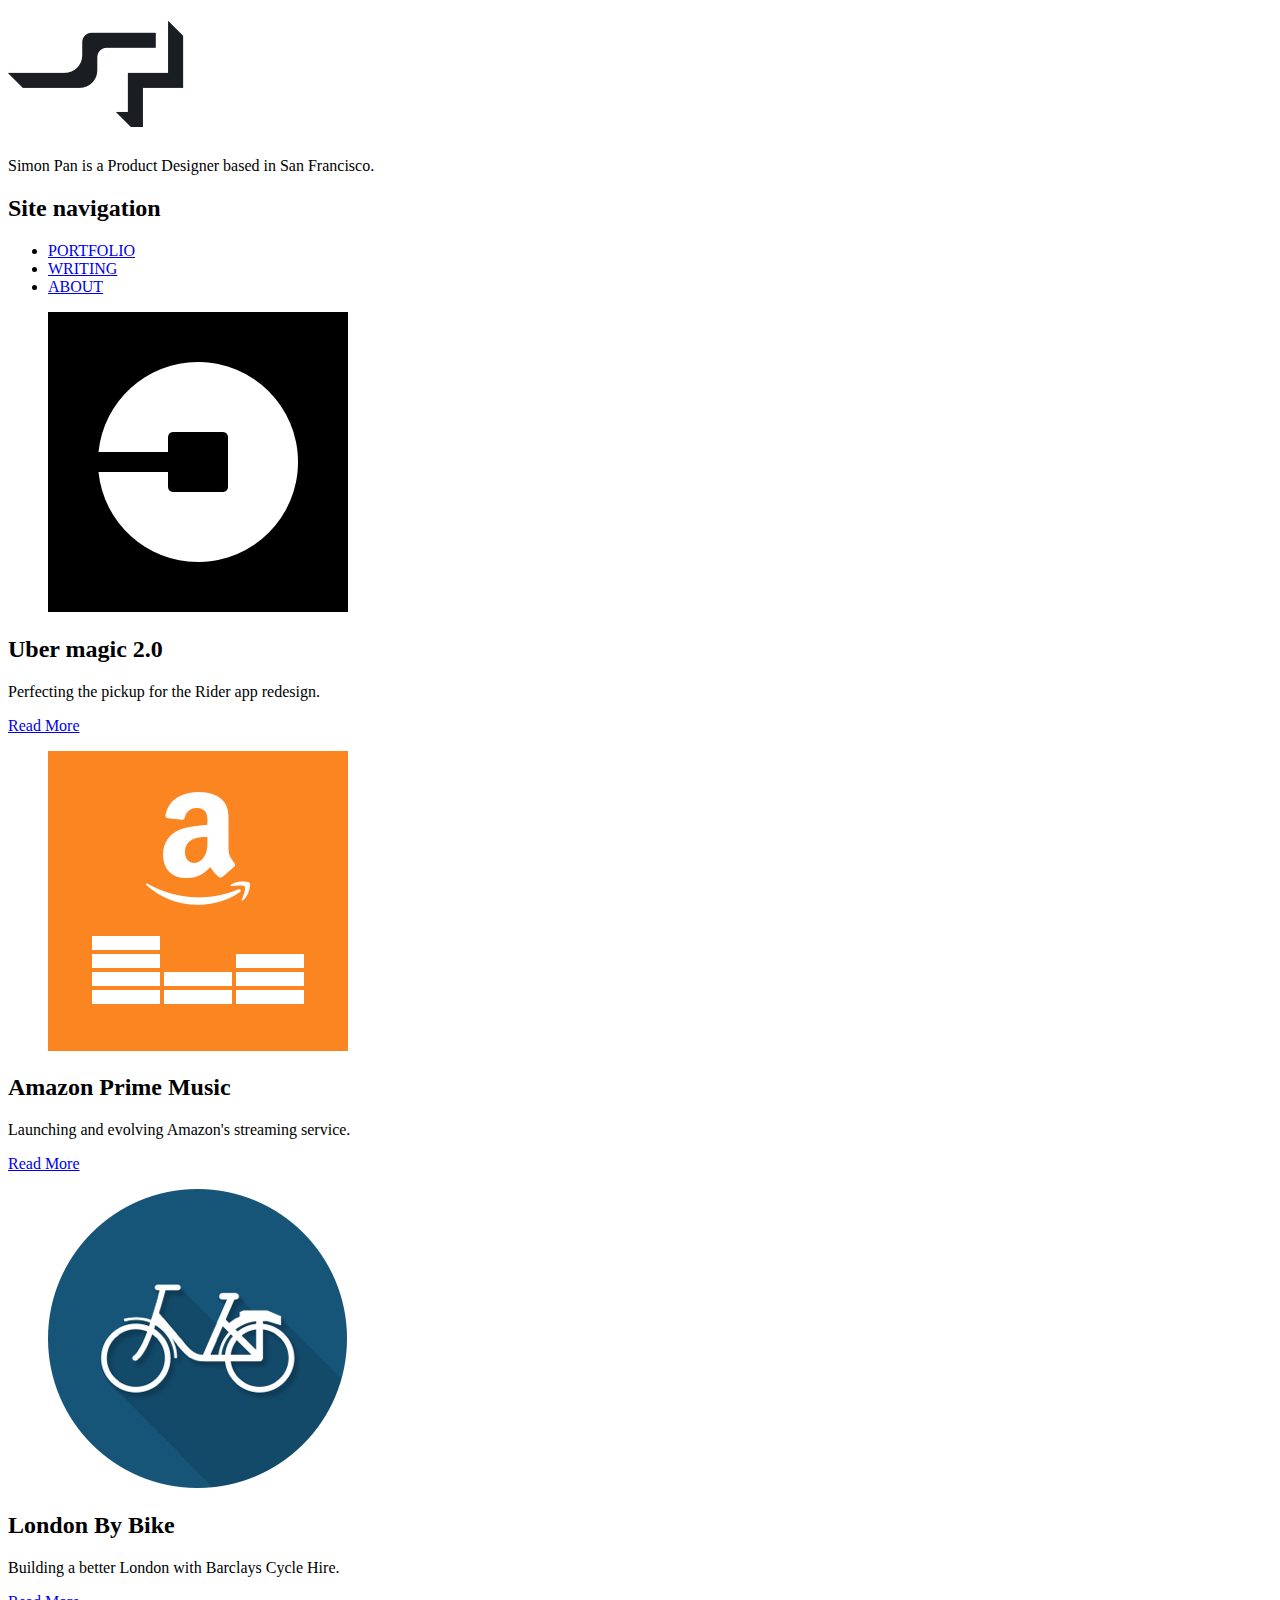
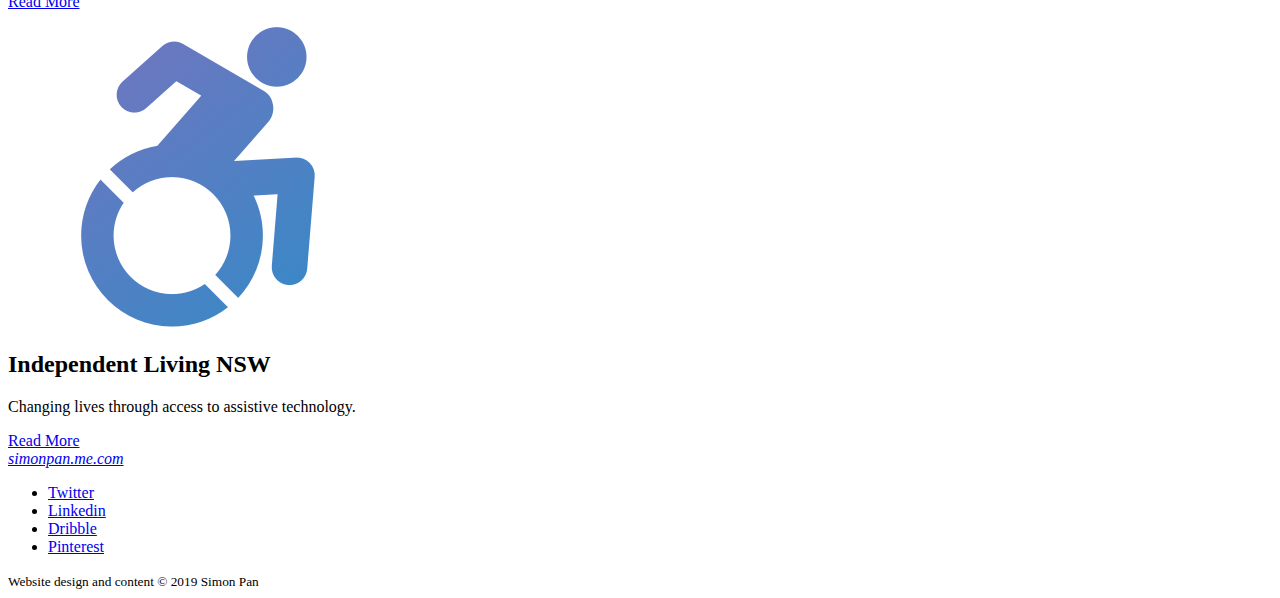
==== index.html @ fbaaa2a6 "index.html 파일의 마크업 구조" ====
<!DOCTYPE html>
<html lang="en">
  <head>
    <meta charset="UTF-8" />
    <meta name="viewport" content="width=device-width, initial-scale=1.0" />
    <meta http-equiv="X-UA-Compatible" content="ie=edge" />
    <title>User Experience Design Portfolio of Simon Pan</title>
    <link rel="stylesheet" href="css/style.css">
  </head>
  <body>
    <header class="header">
      <h1 class="logo">
        <a href="index.html"><img src="img/sp-logo.png" alt="Simon Pan"/></a>
      </h1>
      <p class="introduce">
        Simon Pan is a Product Designer based in San Francisco.
      </p>
      <nav class="navigation">
        <h2 class="readable-hidden">Site navigation</h2>
        <ul class="menu">
          <li><a href="#">PORTFOLIO</a></li>
          <li><a href="#">WRITING</a></li>
          <li><a href="#">ABOUT</a></li>
        </ul>
      </nav>
    </header>
    <section class="product uber">
      <figure class="thumbnail">
        <img src="img/uber.jpg" alt="" />
      </figure>
      <div class="wrapper">
        <h2 class="subject">Uber magic 2.0</h2>
        <p class="summary">Perfecting the pickup for the Rider app redesign.</p>
        <a class="more" href="#">Read More</a>
      </div>
    </section>
    <section class="product amazon">
      <figure class="thumbnail">
        <img src="img/prime.jpg" alt="" />
      </figure>
      <div class="wrapper">
        <h2 class="subject">Amazon Prime Music</h2>
        <p class="summary">
          Launching and evolving Amazon's streaming service.
        </p>
        <a class="more" href="#">Read More</a>
      </div>
    </section>
    <section class="product bike">
      <figure class="thumbnail">
        <img src="img/bikes.jpg" alt="" />
      </figure>
      <div class="wrapper">
        <h2 class="subject">London By Bike</h2>
        <p class="summary">
          Building a better London with Barclays Cycle Hire.
        </p>
        <a class="more" href="#">Read More</a>
      </div>
    </section>
    <section class="product NSW">
      <figure class="thumbnail">
        <img src="img/ilcnsw.jpg" alt="" />
      </figure>
      <div class="wrapper">
        <h2 class="subject">Independent Living NSW</h2>
        <p class="summary">
          Changing lives through access to assistive technology.
        </p>
        <a class="more" href="#">Read More</a>
      </div>
    </section>
    <footer class="footer">
      <address class="email">
        <a href="mailto:simonpan.me.com">simonpan.me.com</a>
      </address>
      <ul class="sns">
        <li><a href="#">Twitter</a></li>
        <li><a href="#">Linkedin</a></li>
        <li><a href="#">Dribble</a></li>
        <li><a href="#">Pinterest</a></li>
      </ul>
      <small class="copyright">
        Website design and content &copy; 2019 Simon Pan
      </small>
    </footer>
  </body>
</html>
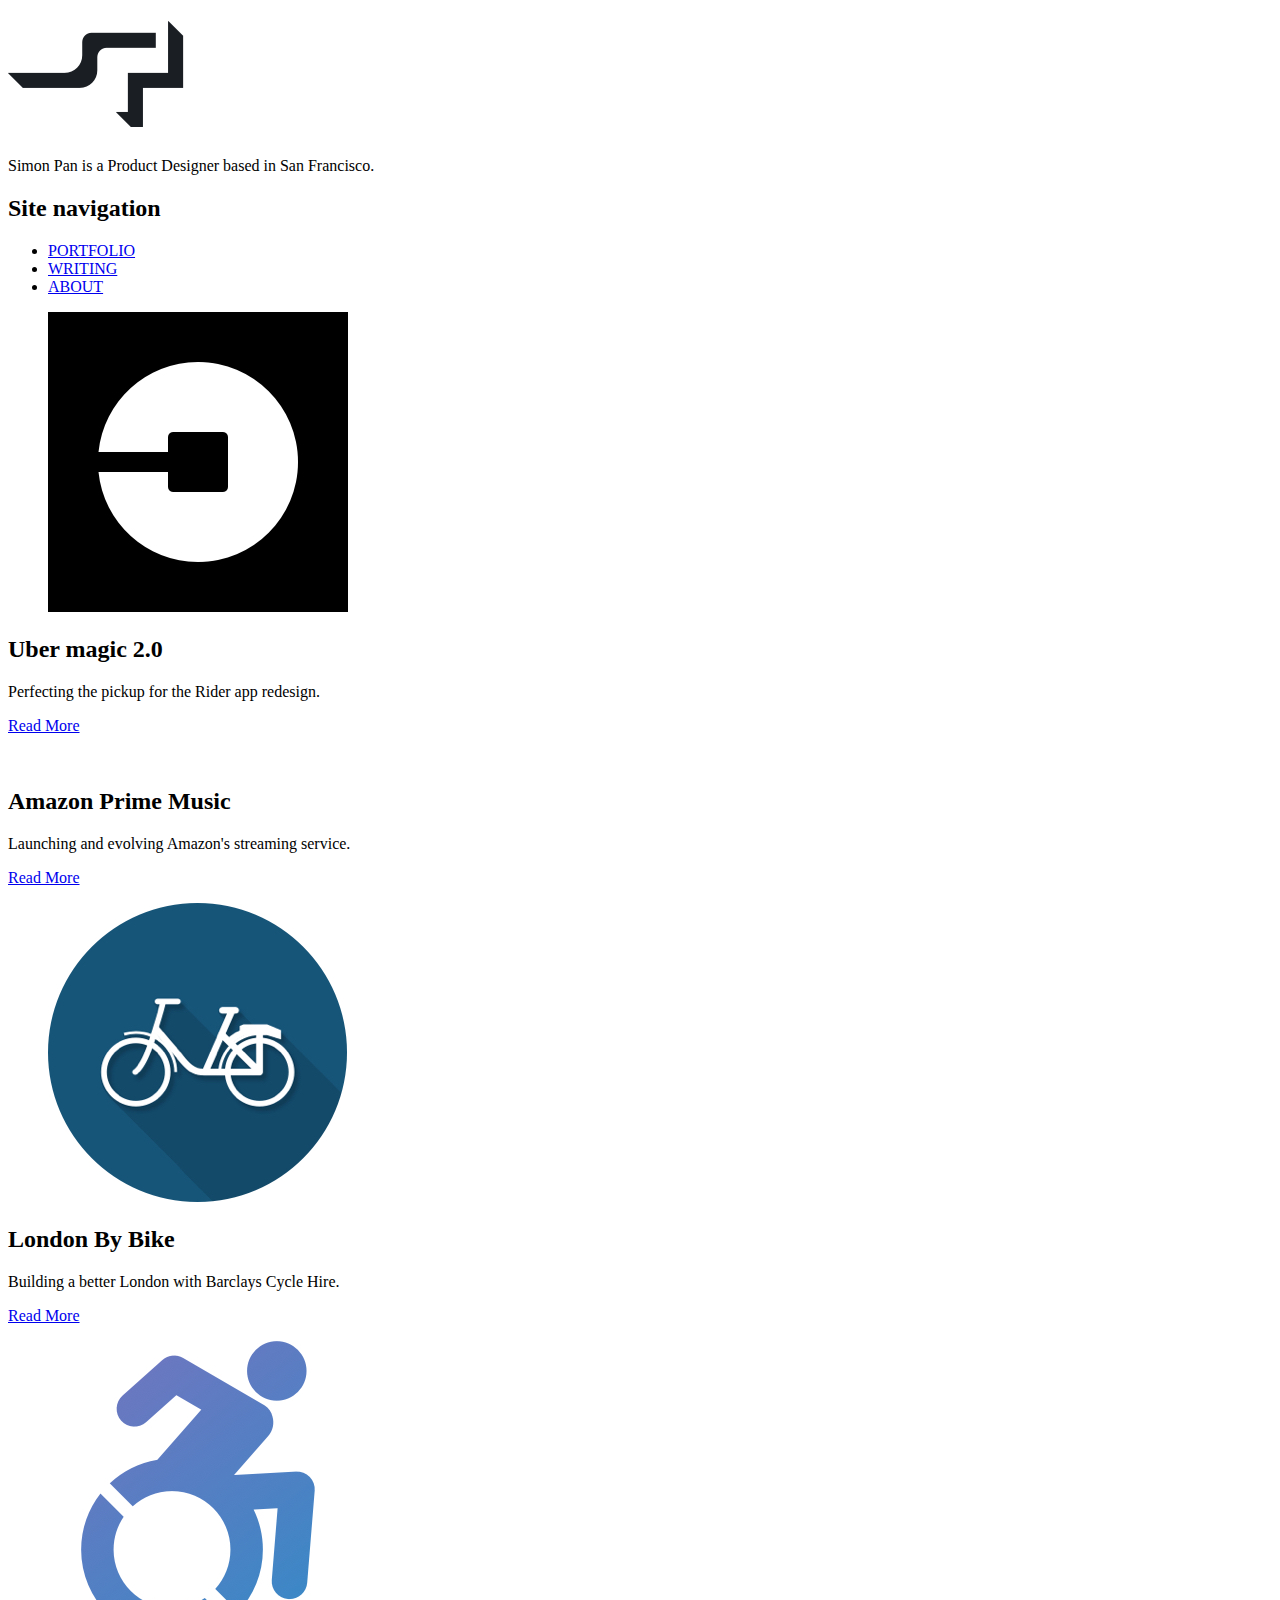
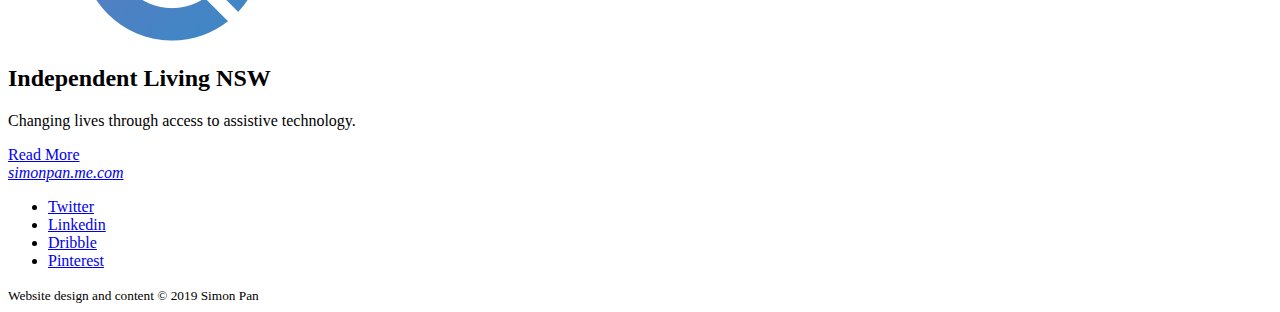
==== commit 31297020: "container클래스추가" ====
--- a/index.html
+++ b/index.html
@@ -8,6 +8,7 @@
     <link rel="stylesheet" href="css/style.css">
   </head>
   <body>
+<div class="container">
     <header class="header">
       <h1 class="logo">
         <a href="index.html"><img src="img/sp-logo.png" alt="Simon Pan"/></a>
@@ -18,13 +19,13 @@
       <nav class="navigation">
         <h2 class="readable-hidden">Site navigation</h2>
         <ul class="menu">
-          <li><a href="#">PORTFOLIO</a></li>
+          <li class="is-act"><a href="#">PORTFOLIO</a></li>
           <li><a href="#">WRITING</a></li>
           <li><a href="#">ABOUT</a></li>
         </ul>
       </nav>
     </header>
-    <section class="product uber">
+    <section class="product uber clearfix">
       <figure class="thumbnail">
         <img src="img/uber.jpg" alt="" />
       </figure>
@@ -34,9 +35,9 @@
         <a class="more" href="#">Read More</a>
       </div>
     </section>
-    <section class="product amazon">
+    <section class="product amazon clearfix">
       <figure class="thumbnail">
-        <img src="img/prime.jpg" alt="" />
+        <img src="img/inggo.png" alt="" />
       </figure>
       <div class="wrapper">
         <h2 class="subject">Amazon Prime Music</h2>
@@ -46,7 +47,7 @@
         <a class="more" href="#">Read More</a>
       </div>
     </section>
-    <section class="product bike">
+    <section class="product bike clearfix">
       <figure class="thumbnail">
         <img src="img/bikes.jpg" alt="" />
       </figure>
@@ -58,7 +59,7 @@
         <a class="more" href="#">Read More</a>
       </div>
     </section>
-    <section class="product NSW">
+ <section class="product NSW clearfix">
       <figure class="thumbnail">
         <img src="img/ilcnsw.jpg" alt="" />
       </figure>
@@ -69,7 +70,7 @@
         </p>
         <a class="more" href="#">Read More</a>
       </div>
-    </section>
+ </section>
     <footer class="footer">
       <address class="email">
         <a href="mailto:simonpan.me.com">simonpan.me.com</a>
@@ -83,6 +84,7 @@
       <small class="copyright">
         Website design and content &copy; 2019 Simon Pan
       </small>
+      </div>
     </footer>
   </body>
 </html>
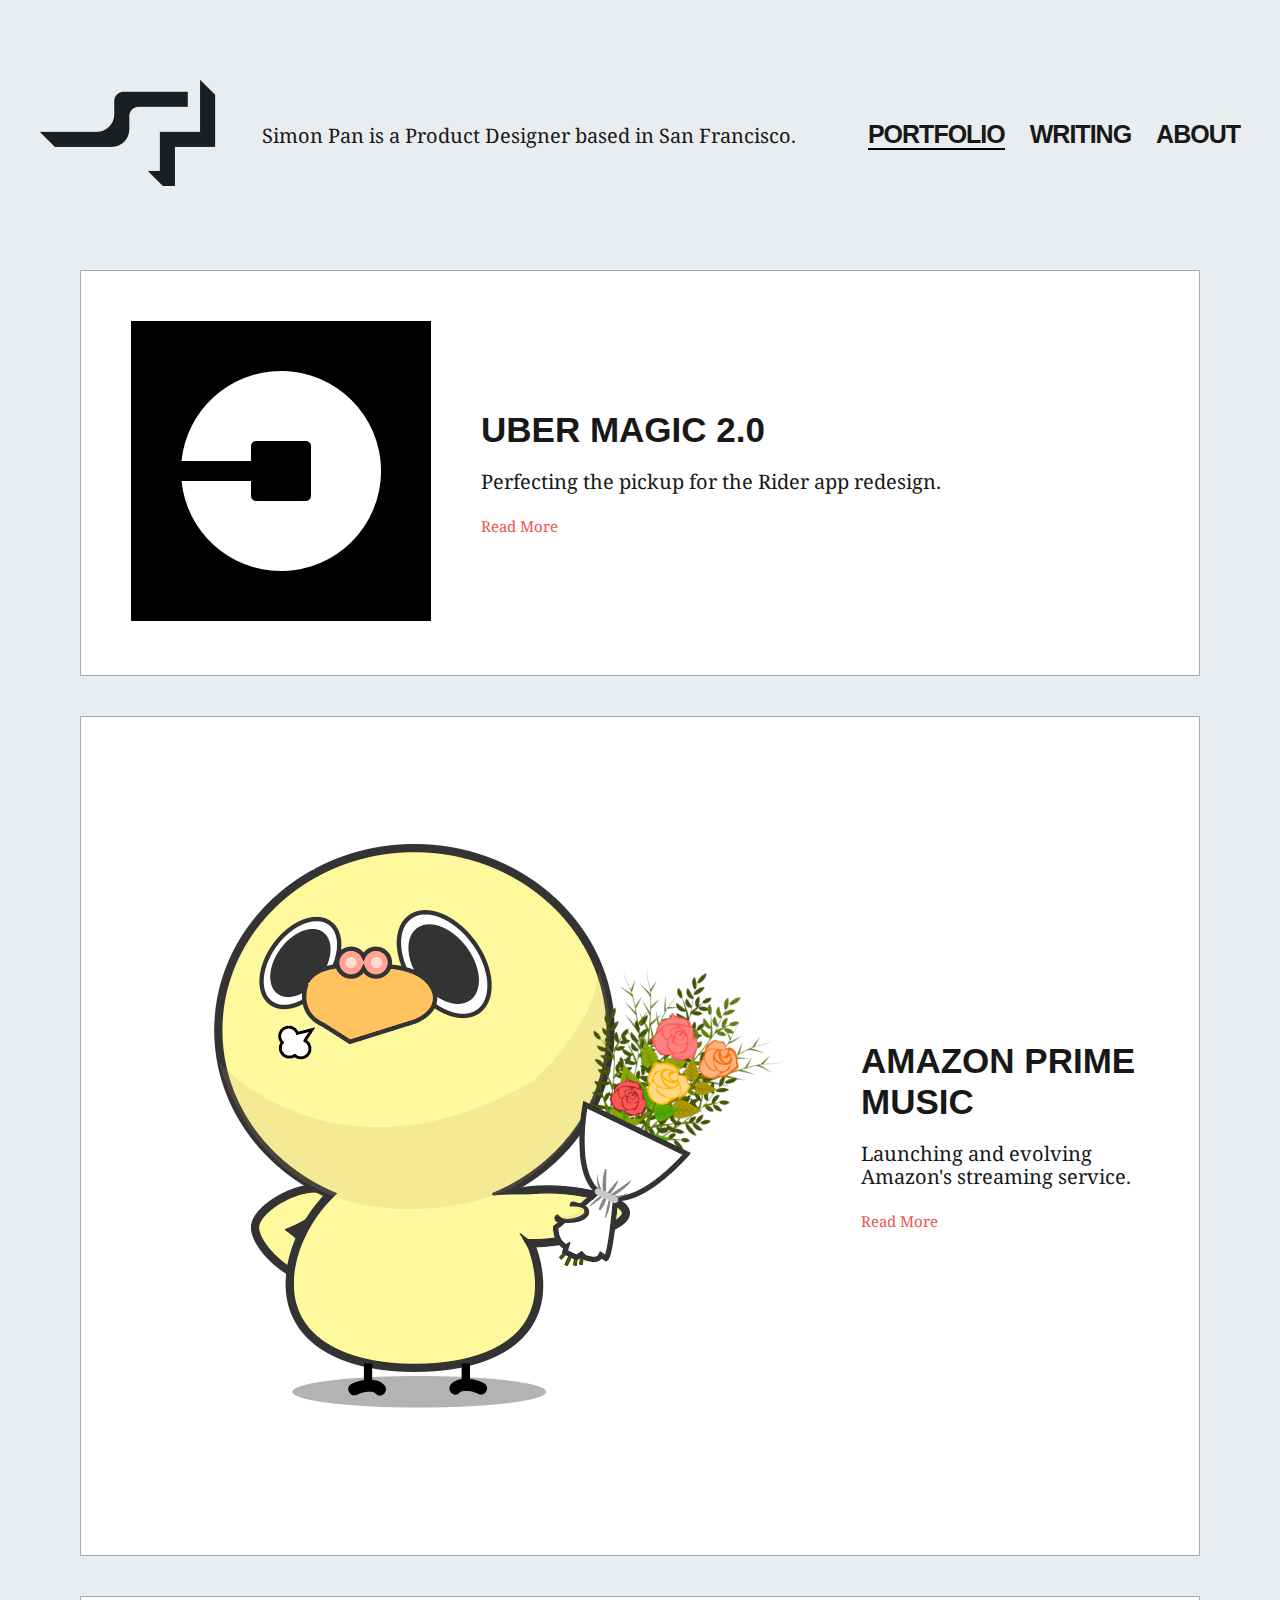
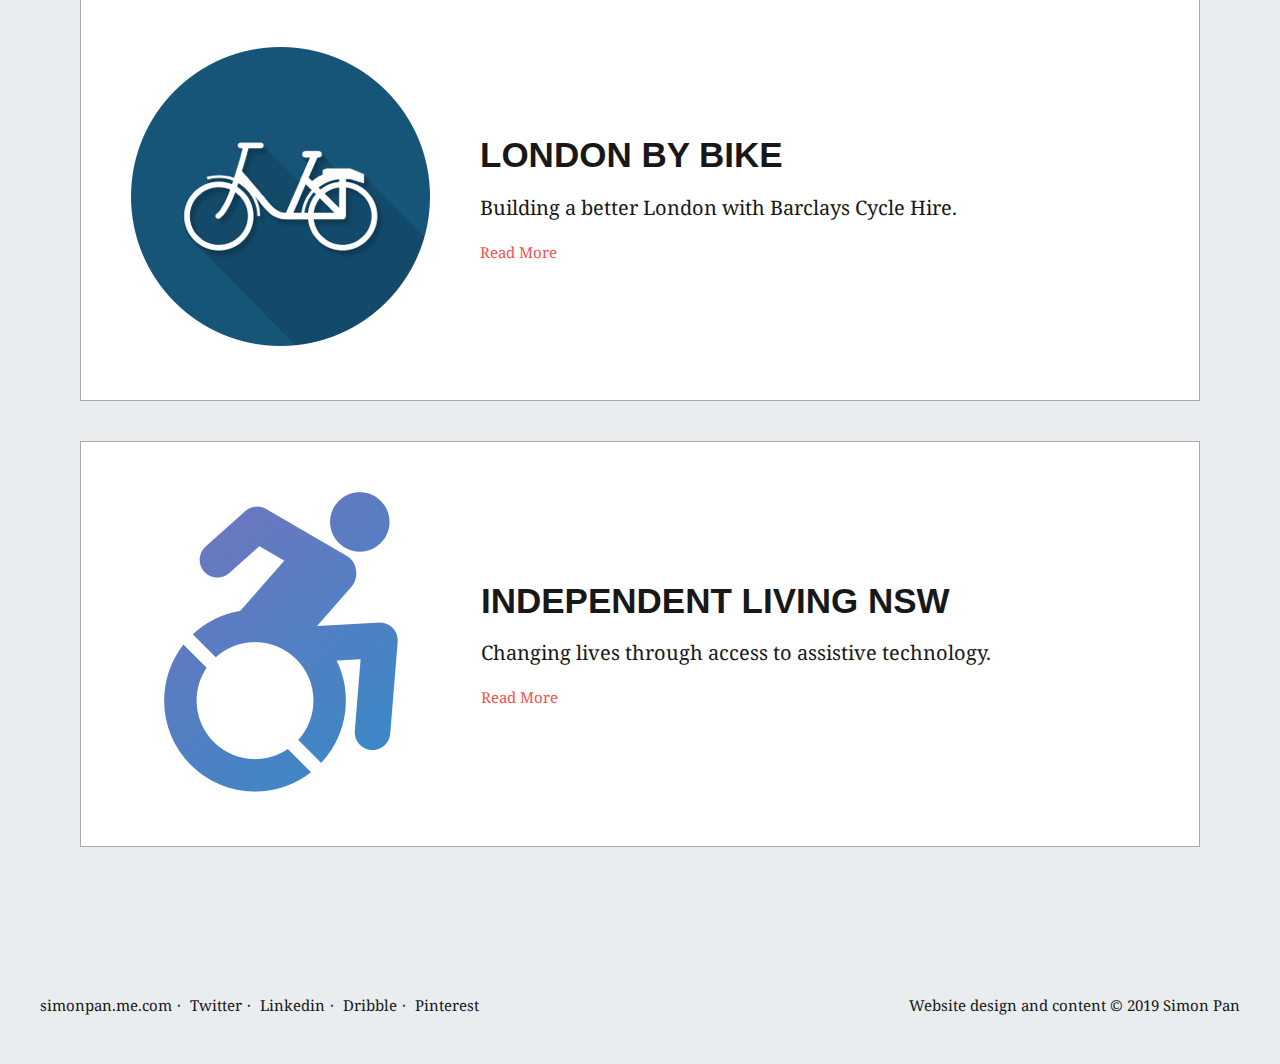
==== commit 7b885a5a: "CSS 경로 수정" ====
--- a/index.html
+++ b/index.html
@@ -5,7 +5,7 @@
     <meta name="viewport" content="width=device-width, initial-scale=1.0" />
     <meta http-equiv="X-UA-Compatible" content="ie=edge" />
     <title>User Experience Design Portfolio of Simon Pan</title>
-    <link rel="stylesheet" href="css/style.css">
+    <link rel="stylesheet" href="CSS/style.css">
   </head>
   <body>
 <div class="container">
--- a/CSS/style.css
+++ b/CSS/style.css
@@ -0,0 +1,160 @@
+@charset "utf-8";
+@import url("https://spoqa.github.io/spoqa-han-sans/css/SpoqaHanSans-kr.css");
+@import url('https://fonts.googleapis.com/css?family=Noto+Serif:400,700');
+*, *::before, *::after{
+    box-sizing: border-box;
+}
+.readable-hidden{
+ position: absolute;
+ width: 1px;
+ height: 1px;
+ overflow: hidden;
+ margin: -1px;  
+ clip: rect(0,0,0,0);
+ visibility: hidden;    
+}
+.clearfix::after{
+    content: "";
+    display: block;
+    clear: both;
+
+}
+html, body, div, span, applet, object, iframe,
+h1, h2, h3, h4, h5, h6, p, blockquote, pre,
+a, abbr, acronym, address, big, cite, code,
+del, dfn, em, img, ins, kbd, q, s, samp,
+small, strike, strong, sub, sup, tt, var,
+b, u, i, center,
+dl, dt, dd, ol, ul, li,
+fieldset, form, label, legend,
+table, caption, tbody, tfoot, thead, tr, th, td,
+article, aside, canvas, details, embed, 
+figure, figcaption, footer, header, hgroup, 
+menu, nav, output, ruby, section, summary,
+time, mark, audio, video {
+	margin: 0;
+	padding: 0;
+	border: 0;
+	font-size: 100%;
+	font: inherit;
+	vertical-align: baseline;
+}
+/* HTML5 display-role reset for older browsers */
+article, aside, details, figcaption, figure, 
+footer, header, hgroup, menu, nav, section {
+	display: block;
+}
+body {
+	line-height: 1;
+}
+ol, ul {
+	list-style: none;
+}
+blockquote, q {
+	quotes: none;
+}
+blockquote:before, blockquote:after,
+q:before, q:after {
+	content: '';
+	content: none;
+}
+table {
+	border-collapse: collapse;
+	border-spacing: 0;
+}
+a{
+    color: inherit;
+    text-decoration: none;
+}
+html{
+    font-size: 10px
+}
+body{
+    font-family: 'Noto Serif', serif;
+    font-weight: 400; 
+    line-height: 1.15;
+    color: #181818; 
+    background-color: #e9edef;    
+    font-size: 2rem;
+    /* background-image: linear-Gradient(red,green); */
+}
+.container{   
+    width: 1200px;
+    margin: 0 auto;
+}
+/* 헤더  */
+.header{
+    display: flex;
+    flex-direction: row;
+    justify-content: space-between;
+    align-items: center;
+    margin: 80px 0;
+}
+/* 메인메뉴 */
+.menu{
+    display: flex; 
+}
+.menu li{ 
+    font-size: 2.5rem;
+    font-family: 'Spoqa Han Sans',sans-serif;
+    font-weight: 700;
+    text-transform: uppercase;
+    margin-left: 1em;
+    letter-spacing: -1px;
+}
+.menu .is-act{
+    border-bottom: 2px solid #000000;
+}
+/* 포트폴리오 섹션 */
+.thumbnail{
+    float: left;
+}
+    
+.product{
+    background-color: #fff;
+    border: 1px solid #aaaaaa;  
+    padding: 50px; 
+    margin: 40px;
+    display: flex;
+    align-items: center; 
+    /* align-items 항목들을 전체에서 중앙정렬 */
+}
+/* 플로트를 활용한 */
+/* .product .wrapper{
+    background-color: yellow;
+    float: left;
+} */
+/* flex를 활요한 */
+.thumbnail{
+    margin-right: 50px;
+}
+.product .subject{
+    font-family: 'Spoqa Han Sans', sans-serif;
+    font-weight: 700;
+    text-transform: uppercase;
+    font-size: 3.5rem;
+}
+.product .summary{
+    margin: 1em 0; 
+}
+.product .more {
+    color: #ef5350;
+    font-size: 1.5rem;  
+}
+/* 푸터 */
+.footer{
+    margin: 150px 0 50px;
+    font-size: 1.5rem;
+    display: flex;
+    /* flex는 로우방향으로 배치해줌 */
+}
+.sns{
+    display: flex;
+}
+.sns li::before{
+    content: " · ";
+    margin : 0 5px;
+}
+.copyright{
+    margin-left: auto;
+}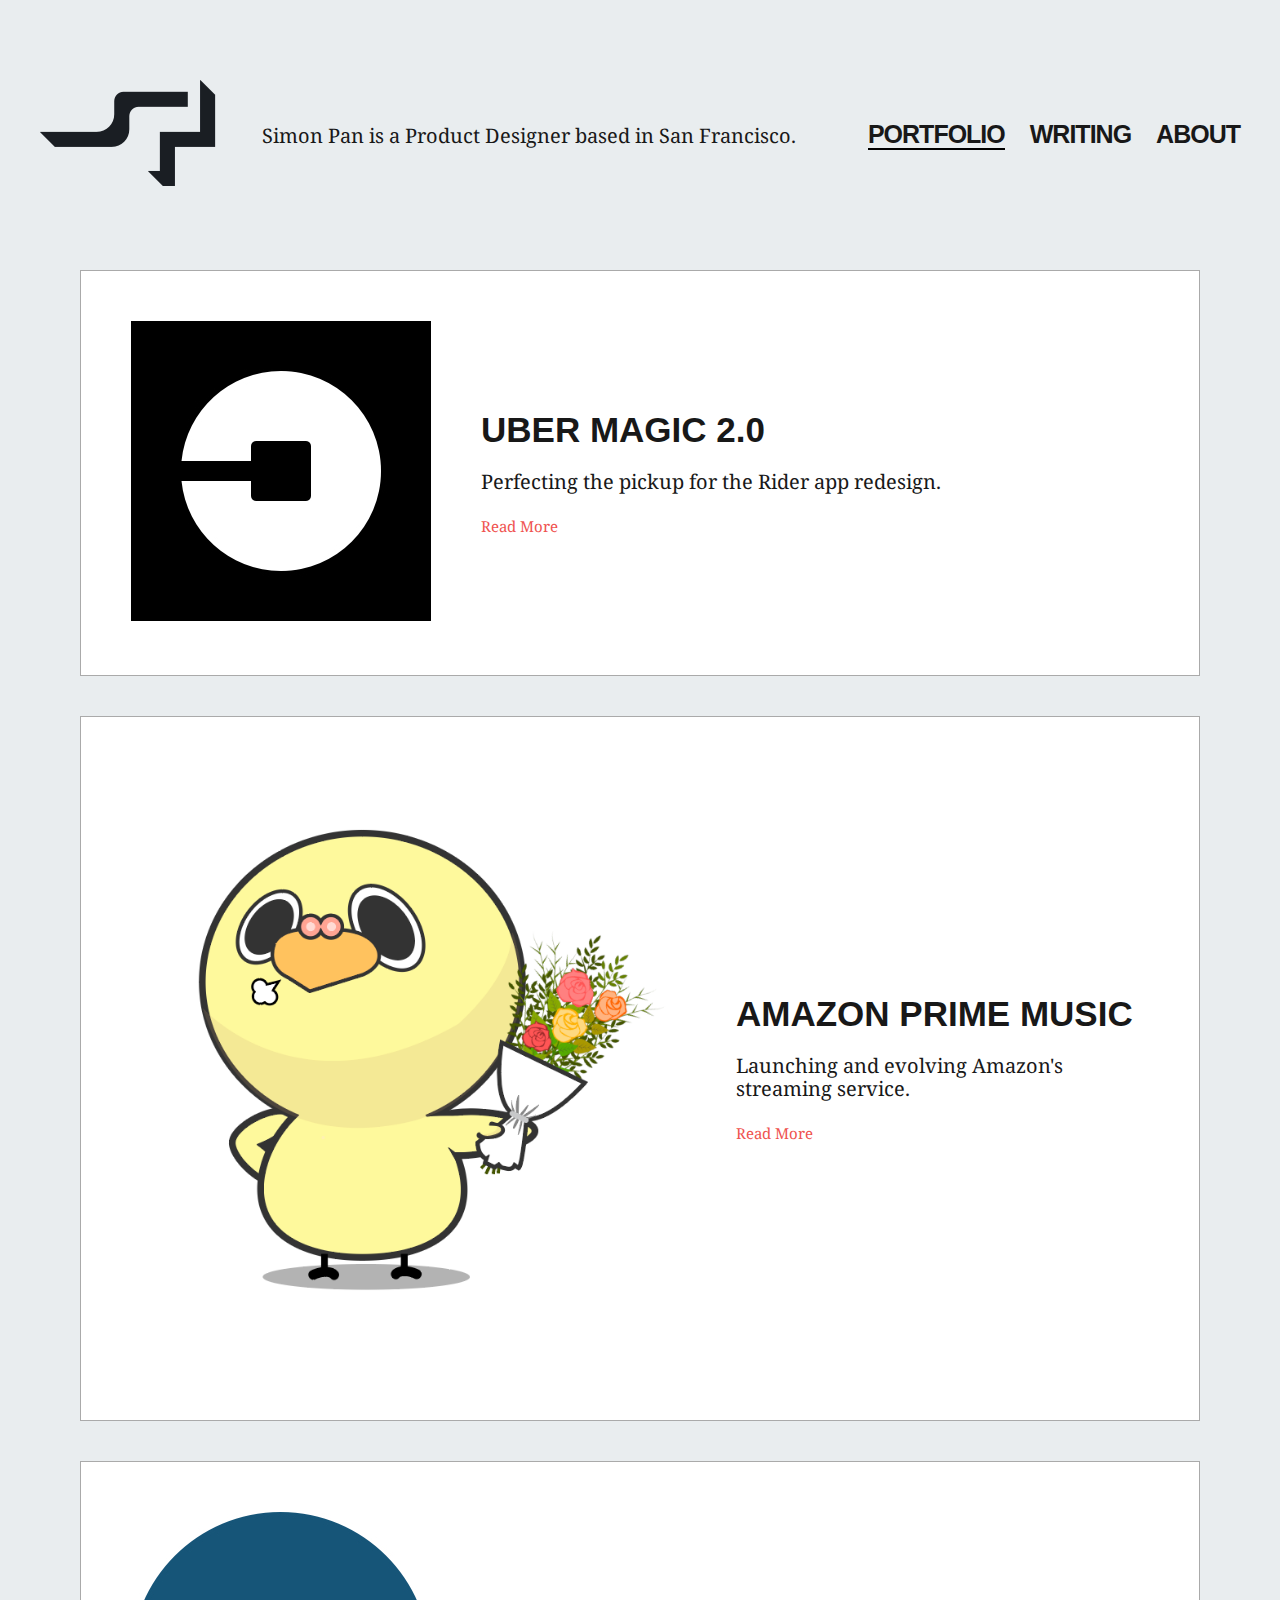
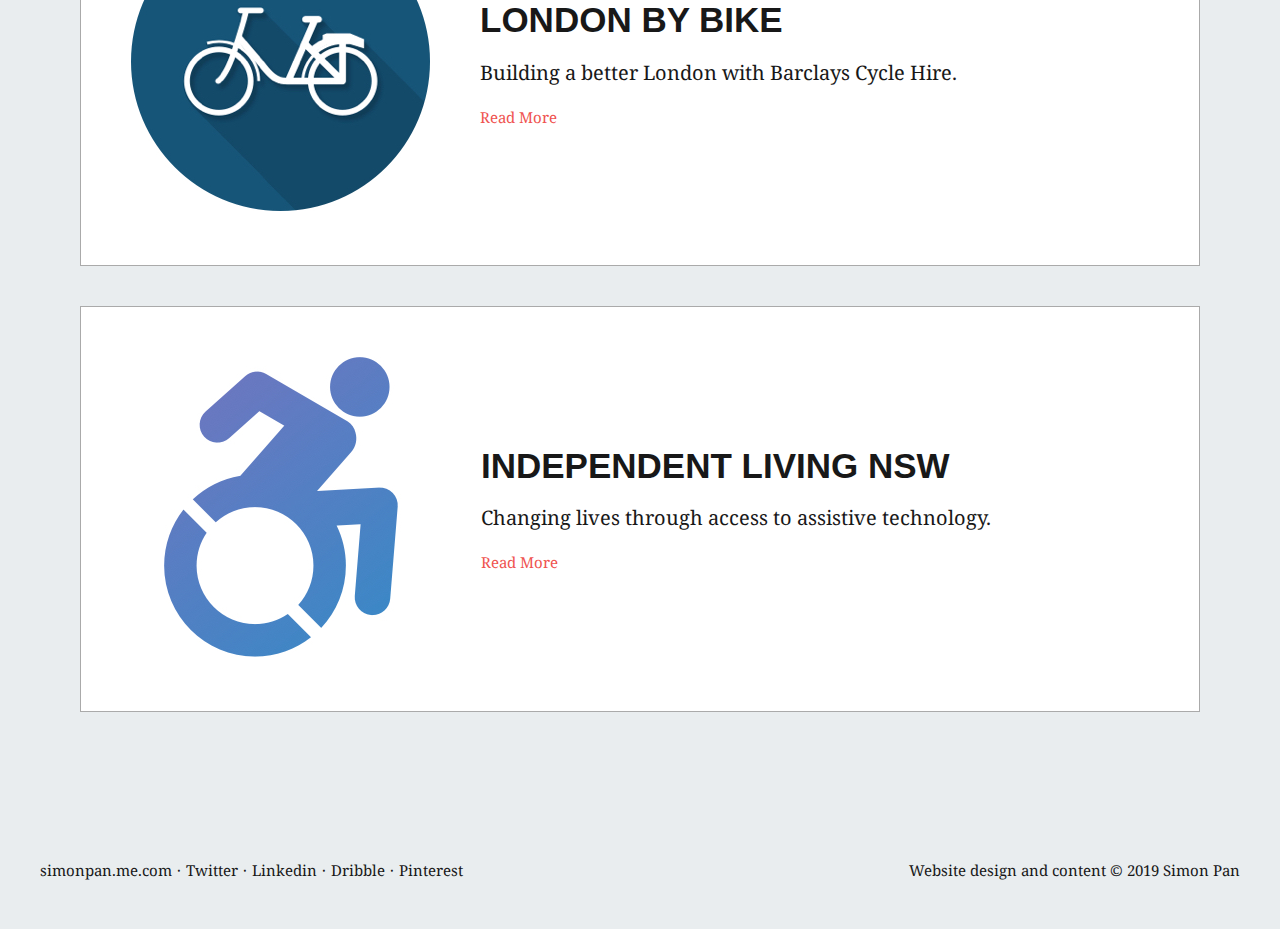
==== commit afe742d1: "일부링크수정" ====
--- a/index.html
+++ b/index.html
@@ -32,7 +32,7 @@
       <div class="wrapper">
         <h2 class="subject">Uber magic 2.0</h2>
         <p class="summary">Perfecting the pickup for the Rider app redesign.</p>
-        <a class="more" href="#">Read More</a>
+        <a class="more" href="uber.html">Read More</a>
       </div>
     </section>
     <section class="product amazon clearfix">
@@ -44,7 +44,7 @@
         <p class="summary">
           Launching and evolving Amazon's streaming service.
         </p>
-        <a class="more" href="#">Read More</a>
+        <a class="more" href="amazon.html">Read More</a>
       </div>
     </section>
     <section class="product bike clearfix">
--- a/CSS/style.css
+++ b/CSS/style.css
@@ -2,22 +2,25 @@
 @import url("https://spoqa.github.io/spoqa-han-sans/css/SpoqaHanSans-kr.css");
 @import url('https://fonts.googleapis.com/css?family=Noto+Serif:400,700');
 *, *::before, *::after{
-    box-sizing: border-box;
+	box-sizing: border-box;
+}
+::selection {
+  color: #f3f5f6; 
+  background: #ef5350;;
 }
 .readable-hidden{
- position: absolute;
- width: 1px;
- height: 1px;
- overflow: hidden;
- margin: -1px;  
- clip: rect(0,0,0,0);
- visibility: hidden;    
+	position: absolute;
+	width: 1px;
+	height: 1px;
+	overflow: hidden;
+	margin: -1px;
+	clip: rect(0,0,0,0);
+	visibility: hidden;
 }
 .clearfix::after{
-    content: "";
-    display: block;
-    clear: both;
-
+	content: "";
+	display: block;
+	clear: both;
 }
 html, body, div, span, applet, object, iframe,
 h1, h2, h3, h4, h5, h6, p, blockquote, pre,
@@ -44,9 +47,6 @@
 footer, header, hgroup, menu, nav, section {
 	display: block;
 }
-body {
-	line-height: 1;
-}
 ol, ul {
 	list-style: none;
 }
@@ -63,98 +63,165 @@
 	border-spacing: 0;
 }
 a{
-    color: inherit;
-    text-decoration: none;
+  color: inherit;
+  text-decoration: none;
 }
 html{
-    font-size: 10px
+  font-size: 10px;
 }
 body{
-    font-family: 'Noto Serif', serif;
-    font-weight: 400; 
-    line-height: 1.15;
-    color: #181818; 
-    background-color: #e9edef;    
-    font-size: 2rem;
-    /* background-image: linear-Gradient(red,green); */
-}
-.container{   
-    width: 1200px;
-    margin: 0 auto;
-}
-/* 헤더  */
+  font-family: 'Noto Serif', serif;
+  font-weight: 400;
+  line-height: 1.15;
+  color: #181818;
+  background-color: #e9edef;
+  font-size: 2rem;
+  /* background-image: linear-gradient(-45deg,red, green); */
+}
+/* responsive 이미지 */
+img{
+	max-width: 100%;
+	height: auto;
+}
+.container{
+	width: 1200px;
+	margin: 0 auto;
+}
+/* 헤더 */
 .header{
-    display: flex;
-    flex-direction: row;
-    justify-content: space-between;
-    align-items: center;
-    margin: 80px 0;
-}
-/* 메인메뉴 */
+	display: flex;
+	flex-direction: row;
+	justify-content: space-between;
+	align-items: center;
+	margin: 80px 0;
+}
+/* 메인 메뉴 */
 .menu{
-    display: flex; 
-}
-.menu li{ 
-    font-size: 2.5rem;
-    font-family: 'Spoqa Han Sans',sans-serif;
-    font-weight: 700;
-    text-transform: uppercase;
-    margin-left: 1em;
-    letter-spacing: -1px;
+	display: flex;
+}
+.menu li{
+	font-size: 2.5rem;
+	font-family: 'Spoqa Han Sans', sans-serif;
+	font-weight: 700;
+	text-transform: uppercase;
+	margin-left: 1em;
+	letter-spacing: -1px;
 }
 .menu .is-act{
-    border-bottom: 2px solid #000000;
+	border-bottom: 2px solid #000;
 }
 /* 포트폴리오 섹션 */
+.product{
+	background-color: #fff;
+	border: 1px solid #aaa;
+	padding: 50px;
+	margin: 40px;
+	display: flex;
+	align-items: center;
+}
+/* 플로트를 활용한 레이아웃 */
+/* .product .wrapper{
+	float: left;
+} */
+/* flex를 활용한 레이아웃 */
 .thumbnail{
-    float: left;
-}
-    
-.product{
-    background-color: #fff;
-    border: 1px solid #aaaaaa;  
-    padding: 50px; 
-    margin: 40px;
-    display: flex;
-    align-items: center; 
-    /* align-items 항목들을 전체에서 중앙정렬 */
-}
-/* 플로트를 활용한 */
-/* .product .wrapper{
-    background-color: yellow;
-    float: left;
-} */
-/* flex를 활요한 */
-.thumbnail{
-    margin-right: 50px;
+	margin-right: 50px;
 }
 .product .subject{
-    font-family: 'Spoqa Han Sans', sans-serif;
-    font-weight: 700;
-    text-transform: uppercase;
-    font-size: 3.5rem;
+	font-family: 'Spoqa Han Sans', sans-serif;
+	font-weight: 700;
+	text-transform: uppercase;
+	font-size: 3.5rem;
 }
 .product .summary{
-    margin: 1em 0; 
-}
-.product .more {
-    color: #ef5350;
-    font-size: 1.5rem;  
+	margin: 1em 0;
+}
+.product .more{
+	color: #ef5350;
+	font-size: 1.5rem;
 }
 /* 푸터 */
 .footer{
-    margin: 150px 0 50px;
-    font-size: 1.5rem;
-    display: flex;
-    /* flex는 로우방향으로 배치해줌 */
+	margin: 150px 0 50px;
+	font-size: 1.5rem;
+	display: flex;
 }
 .sns{
-    display: flex;
+	display: flex;
 }
 .sns li::before{
-    content: " · ";
-    margin : 0 5px;
+	content: "·";
+	margin: 0 5px;
 }
 .copyright{
-    margin-left: auto;
-}+	margin-left: auto;
+}
+/* portfolio 공통 */
+.portfolio{
+	text-align: center;
+	font-size: 3rem;
+}
+.light{
+	background-color: #fff;
+	padding: 1em 2em;
+}
+.dark{
+	background-color: #1a1e23;
+	color: #f3f5f6;
+	padding: 1em 2em;
+}
+.dark .comment{
+	color: #aaa;
+	font-size: 2rem;
+	font-style: italic;
+}
+.portfolio .title{
+	font-size: 5rem;
+	font-family: "Spoqa Han Sans";
+	font-weight: 700;
+	padding: 1em 0;
+	text-transform: uppercase;
+}
+.portfolio .small{
+	font-size: 1.5rem;
+}
+.portfolio .medium{
+	font-size: 4rem;
+}
+.portfolio .wrapper{
+	width: 750px;
+	margin: 0 auto;
+	text-align: left;
+}
+.portfolio p{
+	font-size: 3rem;
+	margin: 1.5em 0;
+	line-height: 2;
+}
+.portfolio .thumbnail{
+	width: 100%;
+	font-size: 1.5rem;
+}
+.portfolio ol{
+	list-style-type: decimal;
+	padding-left: 50px;
+}
+.portfolio li{
+	margin: 1em 0;
+}
+.next-portfolio{
+	padding: 4em 3em;
+	display: flex;
+	justify-content: space-between;
+}
+.next-title{
+	color: #aaa;
+	text-transform: uppercase;
+	font-family: "Spoqa Han Sans";
+	font-weight: 700;
+}
+.next-portfolio a{
+    color: #ef5350;
+    }
+.next-portfolio a::after{
+	content: " →"